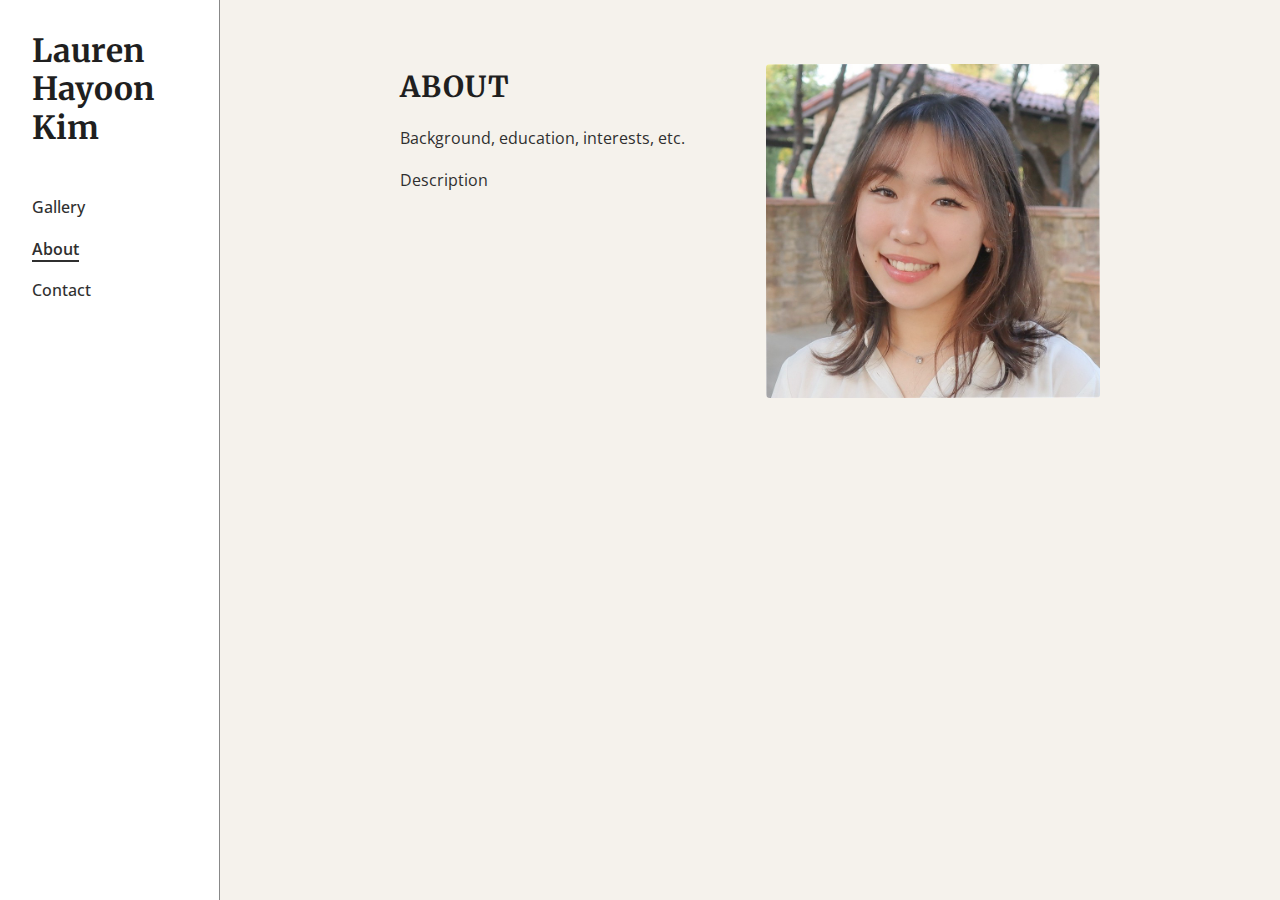
==== about.html @ 0de0f4b3 "Initial commit" ====
<!DOCTYPE html>
<html lang="en">
<head>
  <meta charset="UTF-8" />
  <meta name="viewport" content="width=device-width, initial-scale=1.0"/>
  <title>About - Lauren Hayoon Kim</title>

  <!-- Google Fonts -->
  <link 
    href="https://fonts.googleapis.com/css2?family=Merriweather:wght@400;700&family=Open+Sans:wght@400;600&display=swap" 
    rel="stylesheet"
  />
  <link rel="stylesheet" href="styles.css" />
</head>
<body>

  <!-- The two-column layout container -->
  <div class="two-col-layout">
    
    <!-- LEFT COLUMN: Side Navigation with name + links -->
    <aside class="side-nav">
      <h1 class="side-nav-name">
        <a href="index.html" style="text-decoration: none; color: inherit;">
          Lauren<br>Hayoon<br>Kim
        </a>
      </h1>
      <nav class="side-nav-links">
        <ul>
          <li><a href="gallery.html">Gallery</a></li>
          <li><a href="about.html" class="active">About</a></li>
          <li><a href="contact.html">Contact</a></li>
        </ul>
      </nav>
    </aside>

    <!-- RIGHT COLUMN: About content -->
    <main class="main-content">
      <div class="content-wrapper">

        <!-- We’ll do a half-and-half approach: 
             left half text, right half image -->
        <div class="about-split">
          <!-- LEFT: Title & paragraphs -->
          <div class="about-left">
            <h2 class="about-heading">ABOUT</h2>
            <p>
              Background, education, interests, etc.
            </p>
            <p>
              Description
            </p>
          </div>

          <!-- RIGHT: Large photo, styled differently from gallery images -->
          <div class="about-right">
            <img 
              src="images/profilephoto.jpg"
              alt="Profile Photo of Lauren Hayoon Kim"
              class="about-photo"
            >
          </div>
        </div><!-- /.about-split -->

      </div><!-- /.content-wrapper -->
    </main>
  </div><!-- /.two-col-layout -->

</body>
</html>
---- styles.css ----
/* ------------------------------------------------
   1) BASIC RESET & VARIABLES
-------------------------------------------------- */
* {
  margin: 0;
  padding: 0;
  box-sizing: border-box;
}

:root {
  --bg-color: #f5f2ec;
  --text-color: #2f2f2f;
  --heading-color: #1f1f1f;
  --accent-color: #888;
  --font-body: "Open Sans", sans-serif;
  --font-heading: "Merriweather", serif;
}

body {
  font-family: var(--font-body);
  background-color: var(--bg-color);
  color: var(--text-color);
  line-height: 1.6;
}

/* ------------------------------------------------
   2) TWO-COLUMN LAYOUT (About/Gallery/Contact)
   - Side nav on left, main content on right
-------------------------------------------------- */
.two-col-layout {
  display: flex;
  min-height: 100vh;
}

/* LEFT COLUMN: side nav */
.side-nav {
  flex: 0 0 220px;
  background-color: #fff;
  border-right: 1px solid var(--accent-color);
  padding: 2rem;
  display: flex;
  flex-direction: column;
  justify-content: flex-start;
}

.side-nav-name {
  font-family: var(--font-heading);
  font-size: 2rem;
  line-height: 1.2;
  margin-bottom: 2rem;
  color: var(--heading-color);
}

.side-nav-links ul {
  list-style: none;
  margin-top: 1rem;
}
.side-nav-links li {
  margin-bottom: 1rem;
}
.side-nav-links a {
  text-decoration: none;
  color: var(--text-color);
  font-weight: 500;
  transition: opacity 0.3s ease;
}
.side-nav-links a:hover {
  opacity: 0.7;
}
.side-nav-links a.active {
  border-bottom: 2px solid var(--text-color);
  font-weight: 600;
}

/* RIGHT COLUMN: main content */
.main-content {
  flex: 1;
  padding: 3rem;
  display: flex;
  align-items: flex-start;
  justify-content: center;
  background-color: var(--bg-color);
}

.content-wrapper {
  max-width: 700px;
  width: 100%;
}

.content-wrapper h2 {
  font-family: var(--font-heading);
  font-size: 1.8rem;
  margin-bottom: 1rem;
  color: var(--heading-color);
}

.content-wrapper p {
  margin-bottom: 1rem;
  line-height: 1.6;
}

/* Stack on small screens */
@media (max-width: 900px) {
  .two-col-layout {
    flex-direction: column;
  }
  .side-nav {
    border-right: none;
    border-bottom: 1px solid var(--accent-color);
    flex: none;
  }
  .main-content {
    padding: 2rem;
    align-items: flex-start;
    justify-content: flex-start;
  }
  .content-wrapper {
    max-width: 100%;
  }
}

/* ------------------------------------------------
   3) ABOUT PAGE
   - Half text, half image approach
-------------------------------------------------- */
.about-split {
  display: flex;
  gap: 2rem;
  margin-top: 1rem;
}

.about-left {
  flex: 1;
}
.about-heading {
  font-family: var(--font-heading);
  font-size: 2.5rem;
  margin-bottom: 1rem;
  color: var(--heading-color);
  letter-spacing: 1px;
}

.about-right {
  flex: 1;
  display: flex;
  align-items: center;
  justify-content: center;
}

.about-right .about-photo {
  width: 100%;
  height: auto;
  object-fit: cover; 
  border-radius: 4px; 
}

@media (max-width: 800px) {
  .about-split {
    flex-direction: column;
  }
  .about-right .about-photo {
    max-width: 100%;
    height: auto;
  }
}

/* ------------------------------------------------
   4) ABSTRACT GALLERY with MASONRY 
   (multi-column layout)
-------------------------------------------------- */
.abstract-gallery {
  /* Instead of display: grid, use columns for masonry effect */
  column-count: 2;    /* or 3, if you want more columns */
  column-gap: 1.5rem;
  margin-top: 2rem;
}

/* Each .gallery-item flows top to bottom in each column. */
.gallery-item {
  display: inline-block;     /* critical for multi-column layout */
  width: 100%;               /* fill the column width */
  margin-bottom: 1.5rem;     /* vertical spacing between items */
  position: relative;        /* for the overlay */
}

.image-wrapper {
  position: relative;
  width: 100%;
  display: block;
  /* no forced height, let it auto */
}

.image-wrapper img {
  width: 100%;
  height: auto;
  object-fit: contain; 
  display: block;
}

/* The overlay for hover */
.image-overlay {
  position: absolute;
  top: 0; left: 0; right: 0; bottom: 0;
  background-color: rgba(0, 0, 0, 0.4);
  display: flex;
  align-items: center;
  justify-content: center;
  opacity: 0;
  transition: opacity 0.3s ease;
}

.image-wrapper:hover .image-overlay {
  opacity: 1;
}

.overlay-title {
  color: #fff;
  font-weight: 600;
  font-size: 1.1rem; 
  text-align: center;
  padding: 0.5rem 1rem;
}

/* ------------------------------------------------
   5) LANDING PAGE (index.html) 
   half-and-half layout
-------------------------------------------------- */
.landing-page-split {
  display: flex;
  min-height: 100vh;
}

.landing-left {
  position: relative;
  flex: 1;
  overflow: hidden;
}
.vertical-year {
  writing-mode: vertical-rl;
  transform: rotate(180deg);
  position: absolute;
  top: 2rem;
  left: 1rem;
  font-family: var(--font-heading);
  font-weight: 700;
  font-size: 1.2rem;
  color: #000;
  opacity: 0.8;
}
.cover-image {
  width: 100%;
  height: 100%;
}
.cover-image img {
  width: 100%;
  height: 100%;
  object-fit: cover;
  display: block;
}

.landing-right {
  flex: 1;
  background-color: var(--bg-color);
  display: flex;
  flex-direction: column;
  justify-content: center;
  padding: 4rem;
}
.contents-heading {
  font-family: var(--font-heading);
  font-size: 2.5rem;
  margin-bottom: 1rem;
  color: var(--heading-color);
}
.contents-quote {
  font-style: italic;
  margin-bottom: 2rem;
  max-width: 450px;
  color: var(--accent-color);
}
.contents-nav ul {
  list-style: none;
}
.contents-nav li {
  margin-bottom: 1rem;
}
.contents-nav a {
  text-decoration: none;
  color: var(--text-color);
  font-weight: 600;
  transition: opacity 0.3s ease;
}
.contents-nav a:hover {
  opacity: 0.7;
}

@media (max-width: 900px) {
  .landing-page-split {
    flex-direction: column;
  }
  .landing-left, .landing-right {
    width: 100%;
    height: auto;
  }
  .landing-right {
    padding: 2rem;
  }
  .vertical-year {
    position: static;
    writing-mode: horizontal-tb;
    transform: none;
    margin-bottom: 1rem;
  }
}
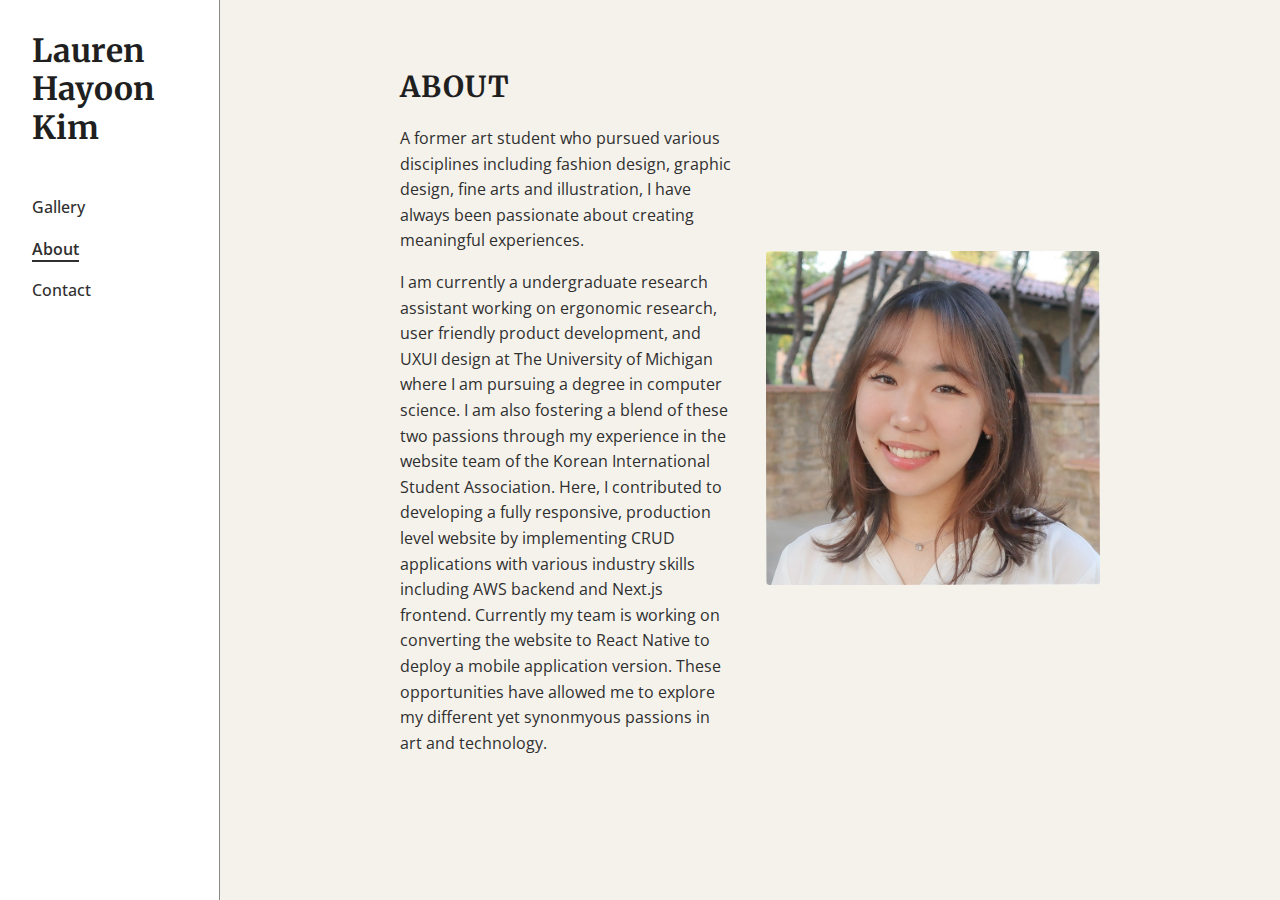
==== commit ca9de530: "fixed about and contact" ====
--- a/about.html
+++ b/about.html
@@ -37,21 +37,36 @@
     <main class="main-content">
       <div class="content-wrapper">
 
-        <!-- We’ll do a half-and-half approach: 
-             left half text, right half image -->
         <div class="about-split">
           <!-- LEFT: Title & paragraphs -->
           <div class="about-left">
             <h2 class="about-heading">ABOUT</h2>
             <p>
-              Background, education, interests, etc.
+              A former art student who pursued various 
+              disciplines including fashion design, 
+              graphic design, fine arts and illustration, 
+              I have always been passionate about creating 
+              meaningful experiences. 
             </p>
             <p>
-              Description
+              I am currently a undergraduate research assistant
+              working on ergonomic research, user friendly
+              product development, and UXUI design at 
+              The University of Michigan where I am pursuing a degree
+              in computer science. I am also fostering a blend of these
+              two passions through my experience in the website team of
+              the Korean International Student Association. Here, I
+              contributed to developing a fully responsive, production
+              level website by implementing CRUD applications with various 
+              industry skills including AWS backend and Next.js frontend. 
+              Currently my team is working on converting the website to 
+              React Native to deploy a mobile application version. 
+
+              These opportunities have allowed me to explore my different
+              yet synonmyous passions in art and technology.
             </p>
           </div>
 
-          <!-- RIGHT: Large photo, styled differently from gallery images -->
           <div class="about-right">
             <img 
               src="images/profilephoto.jpg"
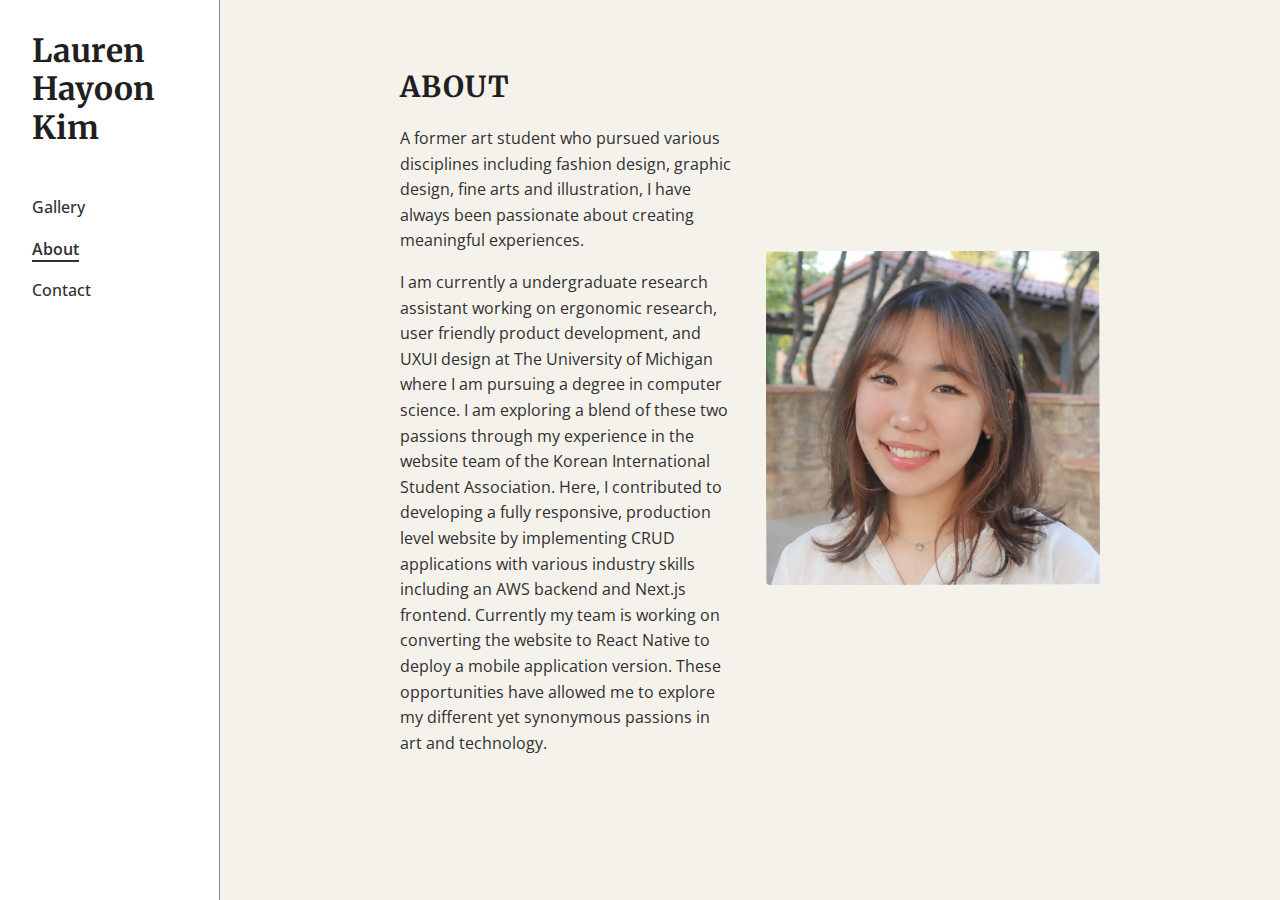
==== commit 0dca2c04: "fixed about and contact" ====
--- a/about.html
+++ b/about.html
@@ -53,17 +53,17 @@
               working on ergonomic research, user friendly
               product development, and UXUI design at 
               The University of Michigan where I am pursuing a degree
-              in computer science. I am also fostering a blend of these
+              in computer science. I am exploring a blend of these
               two passions through my experience in the website team of
               the Korean International Student Association. Here, I
               contributed to developing a fully responsive, production
               level website by implementing CRUD applications with various 
-              industry skills including AWS backend and Next.js frontend. 
+              industry skills including an AWS backend and Next.js frontend. 
               Currently my team is working on converting the website to 
               React Native to deploy a mobile application version. 
 
               These opportunities have allowed me to explore my different
-              yet synonmyous passions in art and technology.
+              yet synonymous passions in art and technology.
             </p>
           </div>
 
